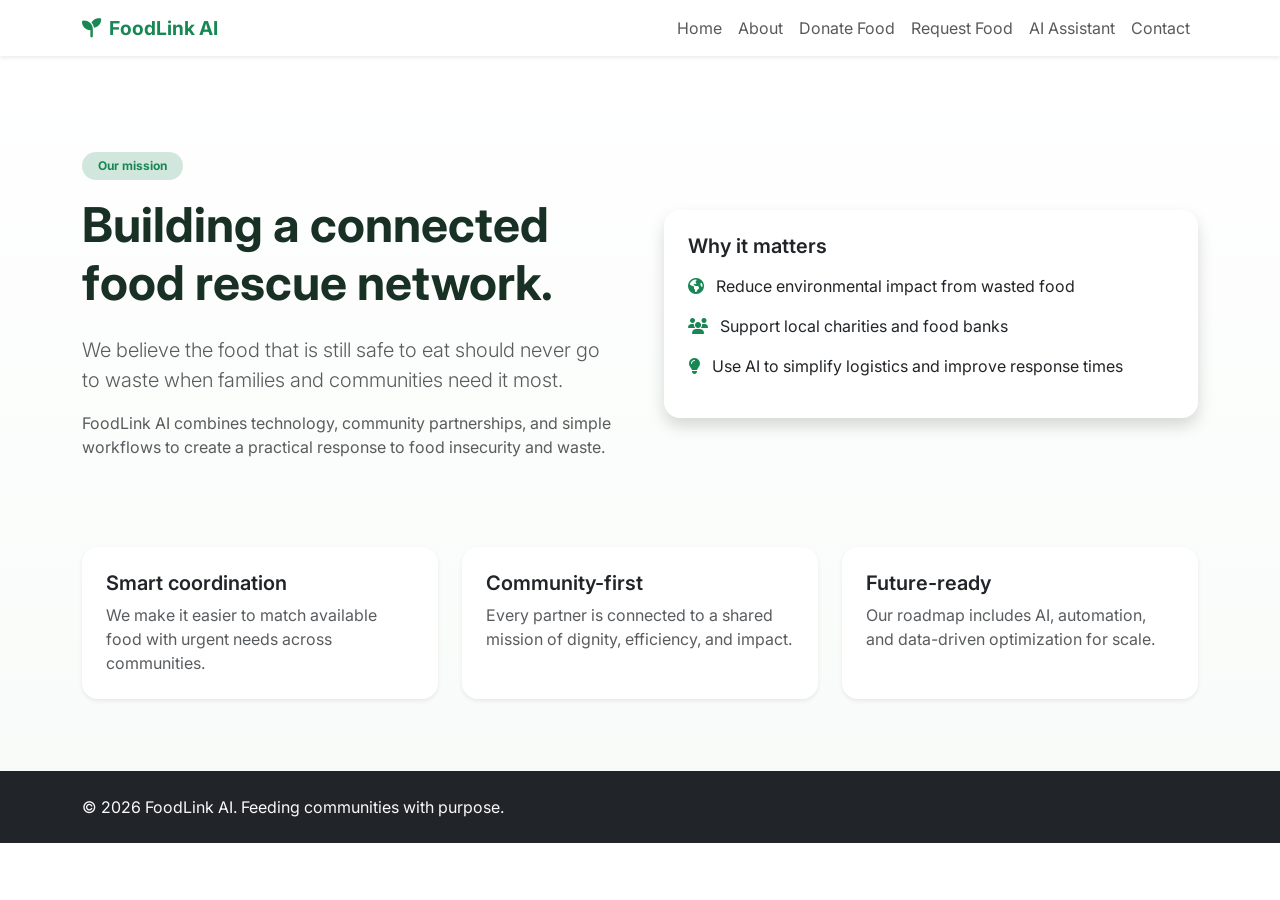
==== about.html @ a80600c2 "Website Created" ====
<!DOCTYPE html>
<html lang="en">
  <head>
    <meta charset="UTF-8" />
    <meta name="viewport" content="width=device-width, initial-scale=1.0" />
    <title>About FoodLink AI</title>
    <link href="https://cdn.jsdelivr.net/npm/bootstrap@5.3.3/dist/css/bootstrap.min.css" rel="stylesheet" />
    <link rel="stylesheet" href="https://cdnjs.cloudflare.com/ajax/libs/font-awesome/6.5.2/css/all.min.css" />
    <link href="https://fonts.googleapis.com/css2?family=Inter:wght@400;500;600;700;800&display=swap" rel="stylesheet" />
    <link rel="stylesheet" href="assets/css/styles.css" />
  </head>
  <body>
    <nav class="navbar navbar-expand-lg navbar-light bg-white shadow-sm sticky-top">
      <div class="container">
        <a class="navbar-brand fw-bold text-success" href="index.html"><i class="fa-solid fa-seedling me-2"></i>FoodLink AI</a>
        <button class="navbar-toggler" type="button" data-bs-toggle="collapse" data-bs-target="#navbarNav">
          <span class="navbar-toggler-icon"></span>
        </button>
        <div class="collapse navbar-collapse" id="navbarNav">
          <ul class="navbar-nav ms-auto">
            <li class="nav-item"><a class="nav-link" href="index.html">Home</a></li>
            <li class="nav-item"><a class="nav-link" href="about.html">About</a></li>
            <li class="nav-item"><a class="nav-link" href="donate.html">Donate Food</a></li>
            <li class="nav-item"><a class="nav-link" href="request.html">Request Food</a></li>
            <li class="nav-item"><a class="nav-link" href="ai-assistant.html">AI Assistant</a></li>
            <li class="nav-item"><a class="nav-link" href="contact.html">Contact</a></li>
          </ul>
        </div>
      </div>
    </nav>

    <main class="container py-5">
      <div class="row align-items-center g-5 py-5">
        <div class="col-lg-6">
          <span class="badge rounded-pill bg-success-subtle text-success px-3 py-2 mb-3">Our mission</span>
          <h1 class="display-5 fw-bold mb-4">Building a connected food rescue network.</h1>
          <p class="lead text-muted">
            We believe the food that is still safe to eat should never go to waste when families and communities need it most.
          </p>
          <p class="text-muted">
            FoodLink AI combines technology, community partnerships, and simple workflows to create a practical response to food insecurity and waste.
          </p>
        </div>
        <div class="col-lg-6">
          <div class="card shadow rounded-4 border-0">
            <div class="card-body p-4">
              <h5 class="fw-semibold mb-3">Why it matters</h5>
              <ul class="list-unstyled">
                <li class="mb-3"><i class="fa-solid fa-earth-americas text-success me-2"></i> Reduce environmental impact from wasted food</li>
                <li class="mb-3"><i class="fa-solid fa-users text-success me-2"></i> Support local charities and food banks</li>
                <li class="mb-3"><i class="fa-solid fa-lightbulb text-success me-2"></i> Use AI to simplify logistics and improve response times</li>
              </ul>
            </div>
          </div>
        </div>
      </div>

      <section class="row g-4 py-4">
        <div class="col-md-4">
          <div class="card h-100 border-0 shadow-sm rounded-4">
            <div class="card-body p-4">
              <h5 class="fw-semibold">Smart coordination</h5>
              <p class="text-muted mb-0">We make it easier to match available food with urgent needs across communities.</p>
            </div>
          </div>
        </div>
        <div class="col-md-4">
          <div class="card h-100 border-0 shadow-sm rounded-4">
            <div class="card-body p-4">
              <h5 class="fw-semibold">Community-first</h5>
              <p class="text-muted mb-0">Every partner is connected to a shared mission of dignity, efficiency, and impact.</p>
            </div>
          </div>
        </div>
        <div class="col-md-4">
          <div class="card h-100 border-0 shadow-sm rounded-4">
            <div class="card-body p-4">
              <h5 class="fw-semibold">Future-ready</h5>
              <p class="text-muted mb-0">Our roadmap includes AI, automation, and data-driven optimization for scale.</p>
            </div>
          </div>
        </div>
      </section>
    </main>

    <footer class="bg-dark text-light py-4">
      <div class="container d-flex flex-column flex-md-row justify-content-between align-items-center gap-2">
        <p class="mb-0">© <span id="year"></span> FoodLink AI. Feeding communities with purpose.</p>
      </div>
    </footer>

    <script src="https://cdn.jsdelivr.net/npm/bootstrap@5.3.3/dist/js/bootstrap.bundle.min.js"></script>
    <script src="assets/js/main.js"></script>
  </body>
</html>
---- assets/css/styles.css ----
:root {
  --primary: #2e8b57;
  --primary-dark: #1f6a42;
  --bg: #f7fbf8;
  --text: #183124;
}

body {
  font-family: 'Inter', sans-serif;
  color: var(--text);
  background: linear-gradient(180deg, #ffffff 0%, var(--bg) 100%);
}

.navbar-brand {
  font-size: 1.2rem;
}

.hero-section {
  background: radial-gradient(circle at top left, rgba(46, 139, 87, 0.12), transparent 35%), var(--bg);
}

.btn-success {
  background-color: var(--primary);
  border-color: var(--primary);
}

.btn-success:hover {
  background-color: var(--primary-dark);
  border-color: var(--primary-dark);
}

.btn-outline-success {
  color: var(--primary);
  border-color: var(--primary);
}

.btn-outline-success:hover {
  background-color: var(--primary);
  color: white;
}

.card {
  transition: transform 0.2s ease, box-shadow 0.2s ease;
}

.card:hover {
  transform: translateY(-4px);
  box-shadow: 0 0.8rem 1.5rem rgba(0, 0, 0, 0.08) !important;
}

.chat-messages {
  min-height: 300px;
  background: #f9fcfa;
  border-radius: 1rem;
  padding: 1rem;
}

.message {
  margin-bottom: 0.75rem;
  padding: 0.75rem 1rem;
  border-radius: 0.9rem;
  max-width: 85%;
}

.message.assistant {
  background: #e9f8ef;
  color: var(--text);
}

.message.user {
  background: var(--primary);
  color: white;
  margin-left: auto;
}
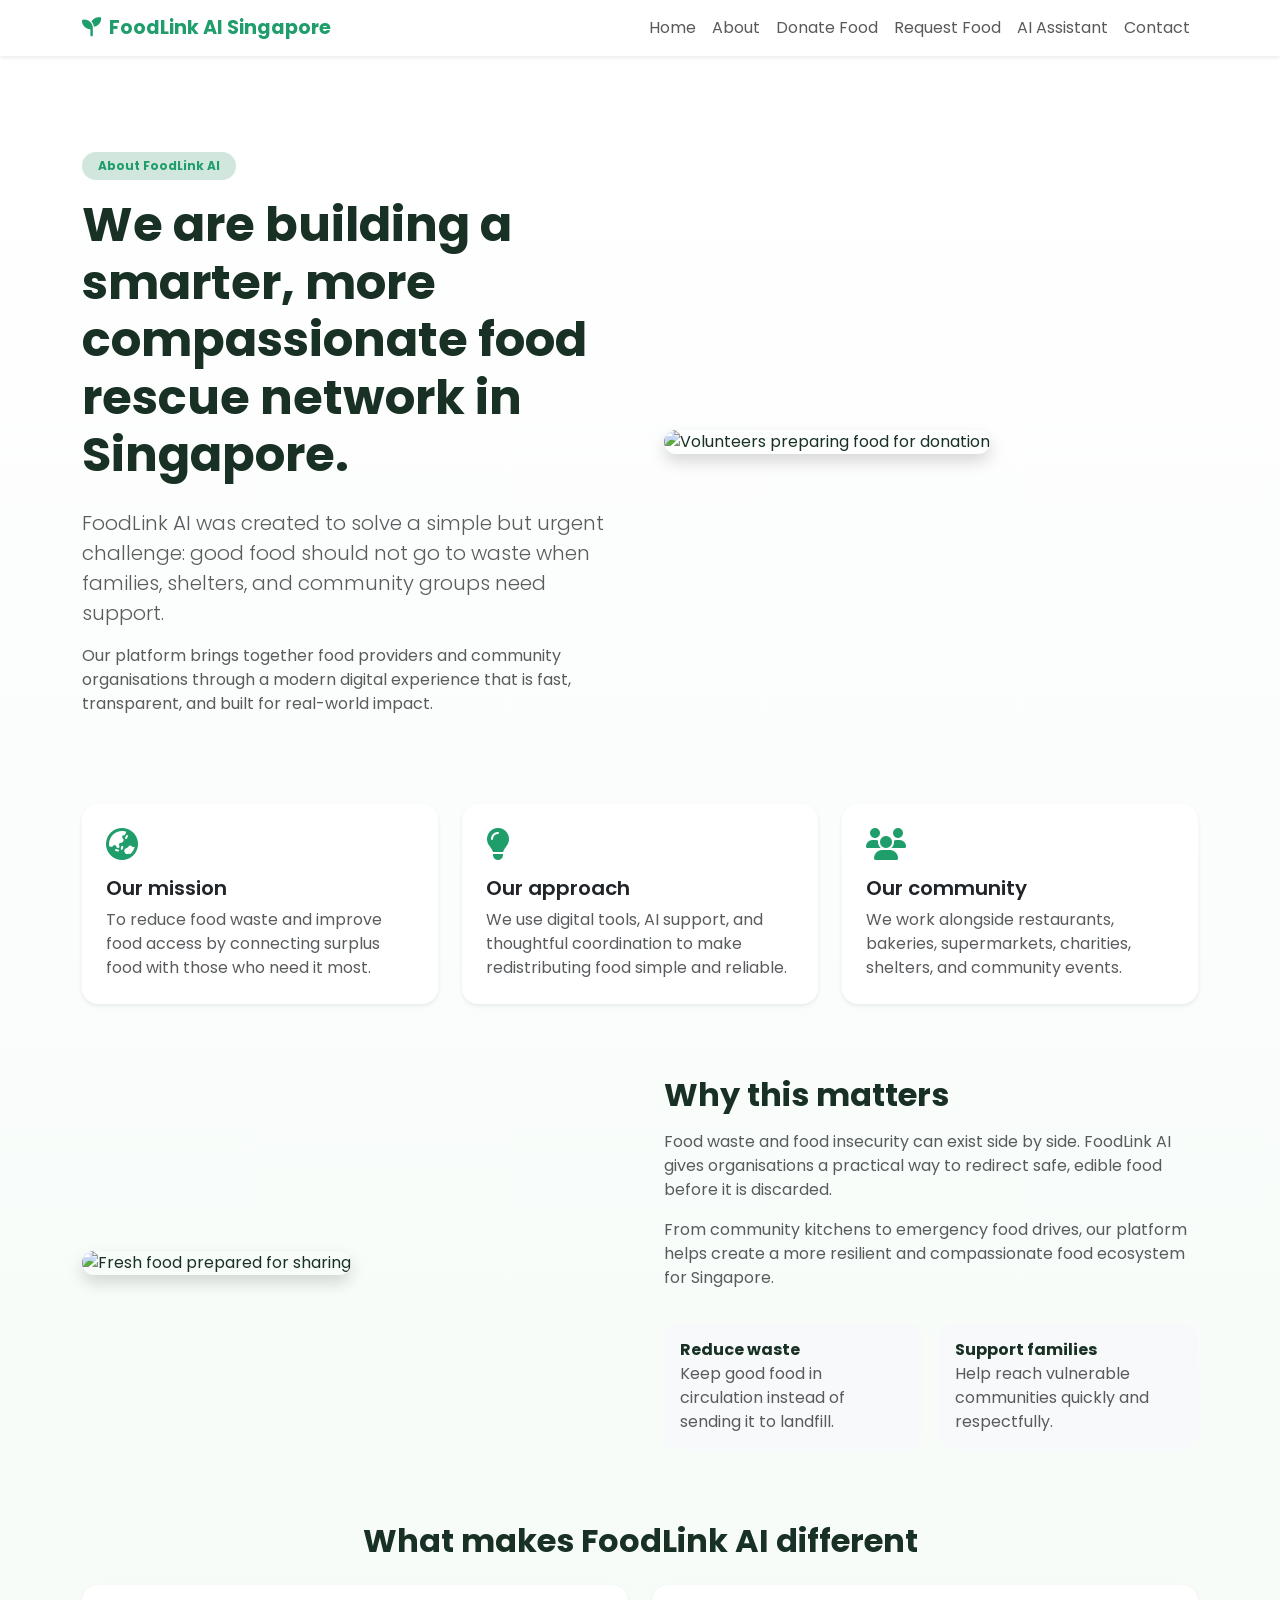
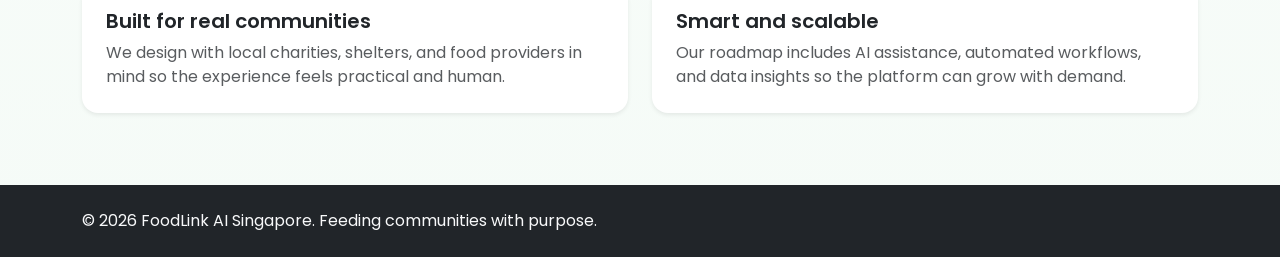
==== commit a52fd476: "Made changes to website" ====
--- a/about.html
+++ b/about.html
@@ -3,16 +3,16 @@
   <head>
     <meta charset="UTF-8" />
     <meta name="viewport" content="width=device-width, initial-scale=1.0" />
-    <title>About FoodLink AI</title>
+    <title>About FoodLink AI Singapore</title>
     <link href="https://cdn.jsdelivr.net/npm/bootstrap@5.3.3/dist/css/bootstrap.min.css" rel="stylesheet" />
     <link rel="stylesheet" href="https://cdnjs.cloudflare.com/ajax/libs/font-awesome/6.5.2/css/all.min.css" />
-    <link href="https://fonts.googleapis.com/css2?family=Inter:wght@400;500;600;700;800&display=swap" rel="stylesheet" />
+    <link href="https://fonts.googleapis.com/css2?family=Poppins:wght@300;400;500;600;700;800&display=swap" rel="stylesheet" />
     <link rel="stylesheet" href="assets/css/styles.css" />
   </head>
   <body>
     <nav class="navbar navbar-expand-lg navbar-light bg-white shadow-sm sticky-top">
       <div class="container">
-        <a class="navbar-brand fw-bold text-success" href="index.html"><i class="fa-solid fa-seedling me-2"></i>FoodLink AI</a>
+        <a class="navbar-brand fw-bold text-success" href="index.html"><i class="fa-solid fa-seedling me-2"></i>FoodLink AI Singapore</a>
         <button class="navbar-toggler" type="button" data-bs-toggle="collapse" data-bs-target="#navbarNav">
           <span class="navbar-toggler-icon"></span>
         </button>
@@ -30,53 +30,100 @@
     </nav>
 
     <main class="container py-5">
-      <div class="row align-items-center g-5 py-5">
+      <section class="row align-items-center g-5 py-5">
         <div class="col-lg-6">
-          <span class="badge rounded-pill bg-success-subtle text-success px-3 py-2 mb-3">Our mission</span>
-          <h1 class="display-5 fw-bold mb-4">Building a connected food rescue network.</h1>
+          <span class="badge rounded-pill bg-success-subtle text-success px-3 py-2 mb-3">About FoodLink AI</span>
+          <h1 class="display-5 fw-bold mb-4">We are building a smarter, more compassionate food rescue network in Singapore.</h1>
           <p class="lead text-muted">
-            We believe the food that is still safe to eat should never go to waste when families and communities need it most.
+            FoodLink AI was created to solve a simple but urgent challenge: good food should not go to waste when families, shelters, and community groups need support.
           </p>
           <p class="text-muted">
-            FoodLink AI combines technology, community partnerships, and simple workflows to create a practical response to food insecurity and waste.
+            Our platform brings together food providers and community organisations through a modern digital experience that is fast, transparent, and built for real-world impact.
           </p>
         </div>
         <div class="col-lg-6">
-          <div class="card shadow rounded-4 border-0">
-            <div class="card-body p-4">
-              <h5 class="fw-semibold mb-3">Why it matters</h5>
-              <ul class="list-unstyled">
-                <li class="mb-3"><i class="fa-solid fa-earth-americas text-success me-2"></i> Reduce environmental impact from wasted food</li>
-                <li class="mb-3"><i class="fa-solid fa-users text-success me-2"></i> Support local charities and food banks</li>
-                <li class="mb-3"><i class="fa-solid fa-lightbulb text-success me-2"></i> Use AI to simplify logistics and improve response times</li>
-              </ul>
-            </div>
-          </div>
+          <img src="https://images.unsplash.com/photo-1529156069898-49953e39b3ac?auto=format&fit=crop&w=1000&q=80" alt="Volunteers preparing food for donation" class="img-fluid rounded-4 shadow" />
         </div>
-      </div>
+      </section>
 
       <section class="row g-4 py-4">
         <div class="col-md-4">
           <div class="card h-100 border-0 shadow-sm rounded-4">
             <div class="card-body p-4">
-              <h5 class="fw-semibold">Smart coordination</h5>
-              <p class="text-muted mb-0">We make it easier to match available food with urgent needs across communities.</p>
+              <i class="fa-solid fa-earth-asia fa-2x text-success mb-3"></i>
+              <h5 class="fw-semibold">Our mission</h5>
+              <p class="text-muted mb-0">To reduce food waste and improve food access by connecting surplus food with those who need it most.</p>
             </div>
           </div>
         </div>
         <div class="col-md-4">
           <div class="card h-100 border-0 shadow-sm rounded-4">
             <div class="card-body p-4">
-              <h5 class="fw-semibold">Community-first</h5>
-              <p class="text-muted mb-0">Every partner is connected to a shared mission of dignity, efficiency, and impact.</p>
+              <i class="fa-solid fa-lightbulb fa-2x text-success mb-3"></i>
+              <h5 class="fw-semibold">Our approach</h5>
+              <p class="text-muted mb-0">We use digital tools, AI support, and thoughtful coordination to make redistributing food simple and reliable.</p>
             </div>
           </div>
         </div>
         <div class="col-md-4">
           <div class="card h-100 border-0 shadow-sm rounded-4">
             <div class="card-body p-4">
-              <h5 class="fw-semibold">Future-ready</h5>
-              <p class="text-muted mb-0">Our roadmap includes AI, automation, and data-driven optimization for scale.</p>
+              <i class="fa-solid fa-users fa-2x text-success mb-3"></i>
+              <h5 class="fw-semibold">Our community</h5>
+              <p class="text-muted mb-0">We work alongside restaurants, bakeries, supermarkets, charities, shelters, and community events.</p>
+            </div>
+          </div>
+        </div>
+      </section>
+
+      <section class="row align-items-center g-5 py-5">
+        <div class="col-lg-6">
+          <img src="https://images.unsplash.com/photo-1512621776951-a57141f2eefd?auto=format&fit=crop&w=1000&q=80" alt="Fresh food prepared for sharing" class="img-fluid rounded-4 shadow" />
+        </div>
+        <div class="col-lg-6">
+          <h2 class="fw-bold mb-3">Why this matters</h2>
+          <p class="text-muted">
+            Food waste and food insecurity can exist side by side. FoodLink AI gives organisations a practical way to redirect safe, edible food before it is discarded.
+          </p>
+          <p class="text-muted">
+            From community kitchens to emergency food drives, our platform helps create a more resilient and compassionate food ecosystem for Singapore.
+          </p>
+          <div class="row g-3 mt-2">
+            <div class="col-sm-6">
+              <div class="p-3 rounded-4 bg-light">
+                <strong>Reduce waste</strong>
+                <p class="text-muted mb-0">Keep good food in circulation instead of sending it to landfill.</p>
+              </div>
+            </div>
+            <div class="col-sm-6">
+              <div class="p-3 rounded-4 bg-light">
+                <strong>Support families</strong>
+                <p class="text-muted mb-0">Help reach vulnerable communities quickly and respectfully.</p>
+              </div>
+            </div>
+          </div>
+        </div>
+      </section>
+
+      <section class="py-4">
+        <div class="text-center mb-4">
+          <h2 class="fw-bold">What makes FoodLink AI different</h2>
+        </div>
+        <div class="row g-4">
+          <div class="col-md-6">
+            <div class="card border-0 shadow-sm rounded-4 h-100">
+              <div class="card-body p-4">
+                <h5 class="fw-semibold">Built for real communities</h5>
+                <p class="text-muted mb-0">We design with local charities, shelters, and food providers in mind so the experience feels practical and human.</p>
+              </div>
+            </div>
+          </div>
+          <div class="col-md-6">
+            <div class="card border-0 shadow-sm rounded-4 h-100">
+              <div class="card-body p-4">
+                <h5 class="fw-semibold">Smart and scalable</h5>
+                <p class="text-muted mb-0">Our roadmap includes AI assistance, automated workflows, and data insights so the platform can grow with demand.</p>
+              </div>
             </div>
           </div>
         </div>
@@ -85,7 +132,7 @@
 
     <footer class="bg-dark text-light py-4">
       <div class="container d-flex flex-column flex-md-row justify-content-between align-items-center gap-2">
-        <p class="mb-0">© <span id="year"></span> FoodLink AI. Feeding communities with purpose.</p>
+        <p class="mb-0">© <span id="year"></span> FoodLink AI Singapore. Feeding communities with purpose.</p>
       </div>
     </footer>
 
--- a/assets/css/styles.css
+++ b/assets/css/styles.css
@@ -1,12 +1,14 @@
 :root {
-  --primary: #2e8b57;
-  --primary-dark: #1f6a42;
-  --bg: #f7fbf8;
+  --primary: #1f9d6b;
+  --primary-dark: #14724f;
+  --accent: #ff7b54;
+  --deep: #123b2b;
+  --bg: #f5fbf7;
   --text: #183124;
 }
 
 body {
-  font-family: 'Inter', sans-serif;
+  font-family: 'Poppins', sans-serif;
   color: var(--text);
   background: linear-gradient(180deg, #ffffff 0%, var(--bg) 100%);
 }
@@ -16,7 +18,12 @@
 }
 
 .hero-section {
-  background: radial-gradient(circle at top left, rgba(46, 139, 87, 0.12), transparent 35%), var(--bg);
+  background: radial-gradient(circle at top left, rgba(31, 157, 107, 0.16), transparent 35%), var(--bg);
+}
+
+.hero-card img {
+  height: 420px;
+  object-fit: cover;
 }
 
 .btn-success {
@@ -72,3 +79,17 @@
   color: white;
   margin-left: auto;
 }
+
+.form-control:focus,
+.form-select:focus {
+  border-color: var(--primary);
+  box-shadow: 0 0 0 0.2rem rgba(31, 157, 107, 0.2);
+}
+
+.bg-success {
+  background-color: var(--primary) !important;
+}
+
+.text-success {
+  color: var(--primary) !important;
+}
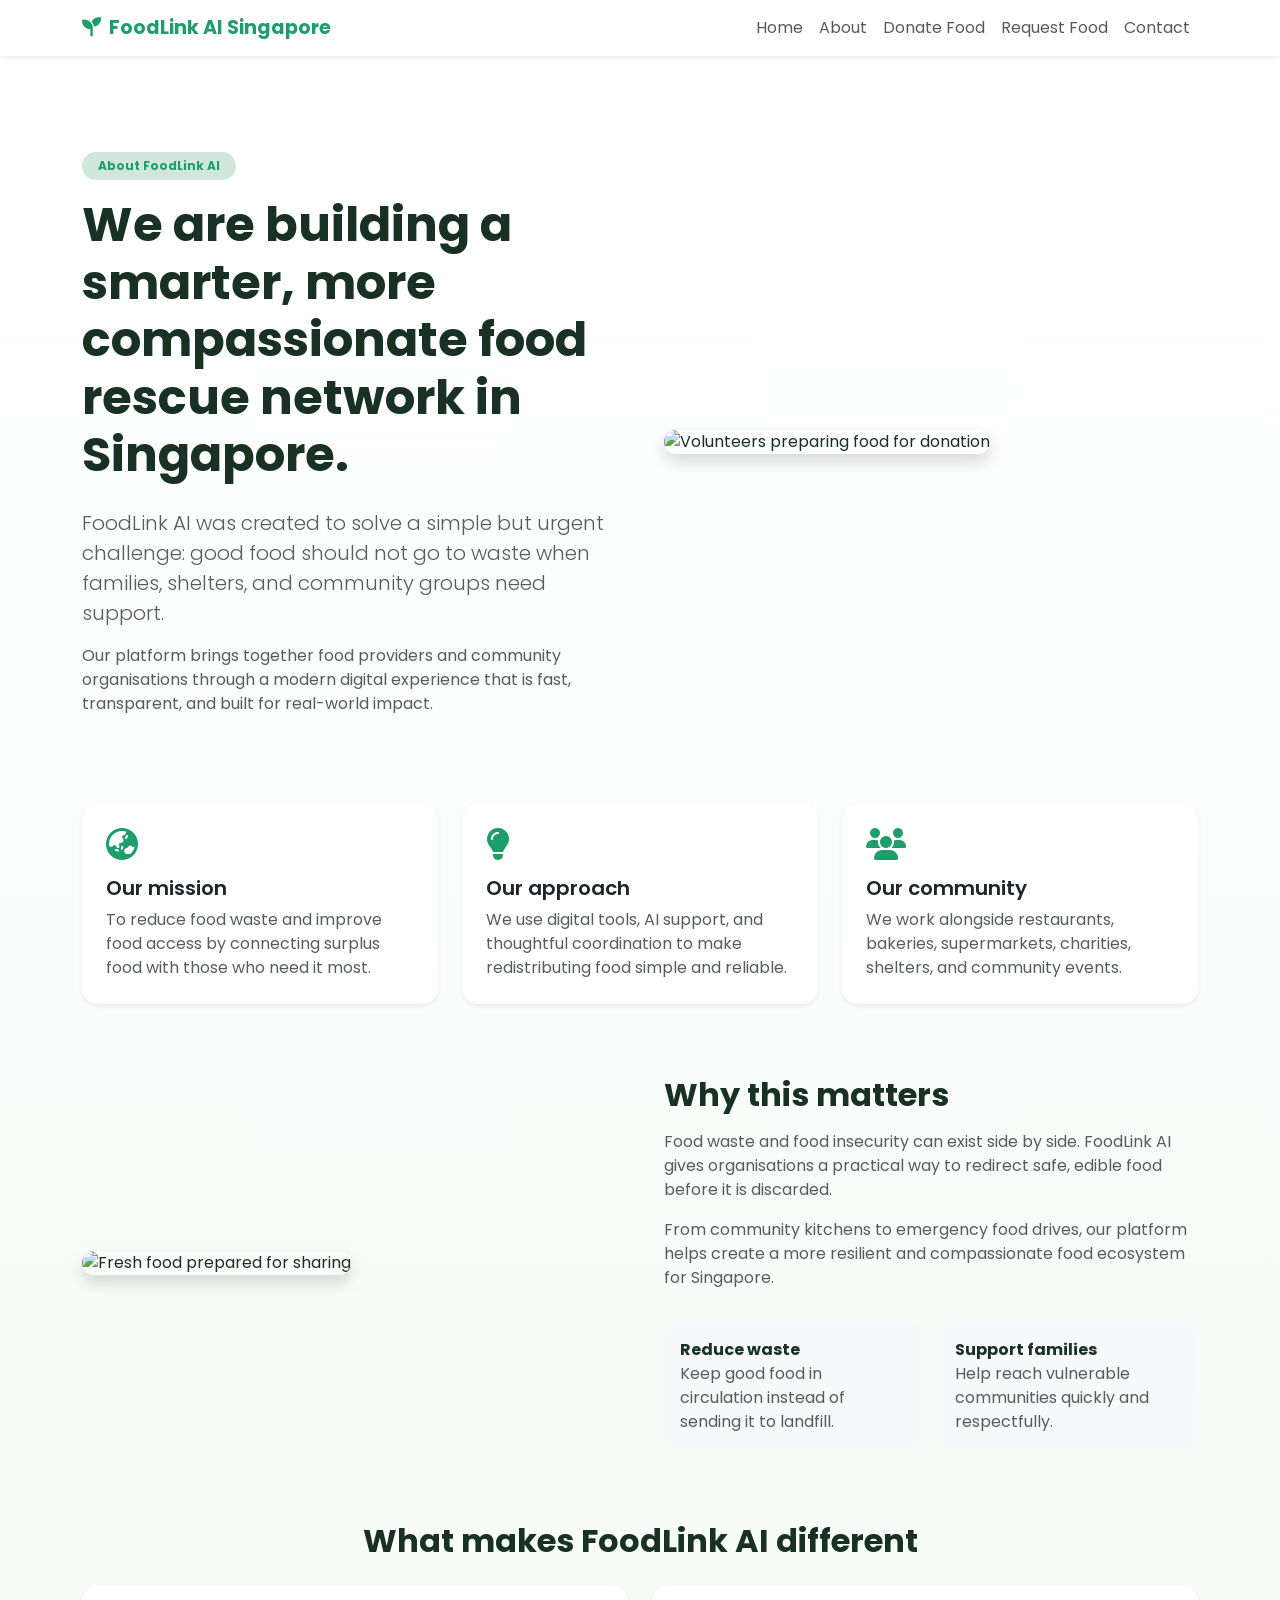
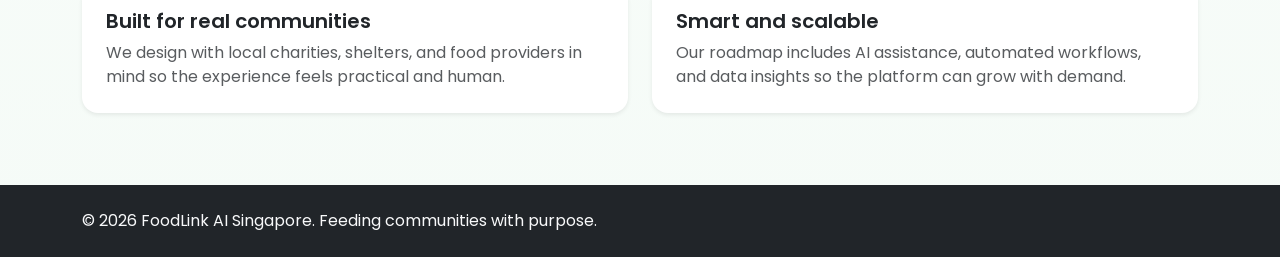
==== commit f0091ceb: "updated website" ====
--- a/about.html
+++ b/about.html
@@ -22,7 +22,6 @@
             <li class="nav-item"><a class="nav-link" href="about.html">About</a></li>
             <li class="nav-item"><a class="nav-link" href="donate.html">Donate Food</a></li>
             <li class="nav-item"><a class="nav-link" href="request.html">Request Food</a></li>
-            <li class="nav-item"><a class="nav-link" href="ai-assistant.html">AI Assistant</a></li>
             <li class="nav-item"><a class="nav-link" href="contact.html">Contact</a></li>
           </ul>
         </div>
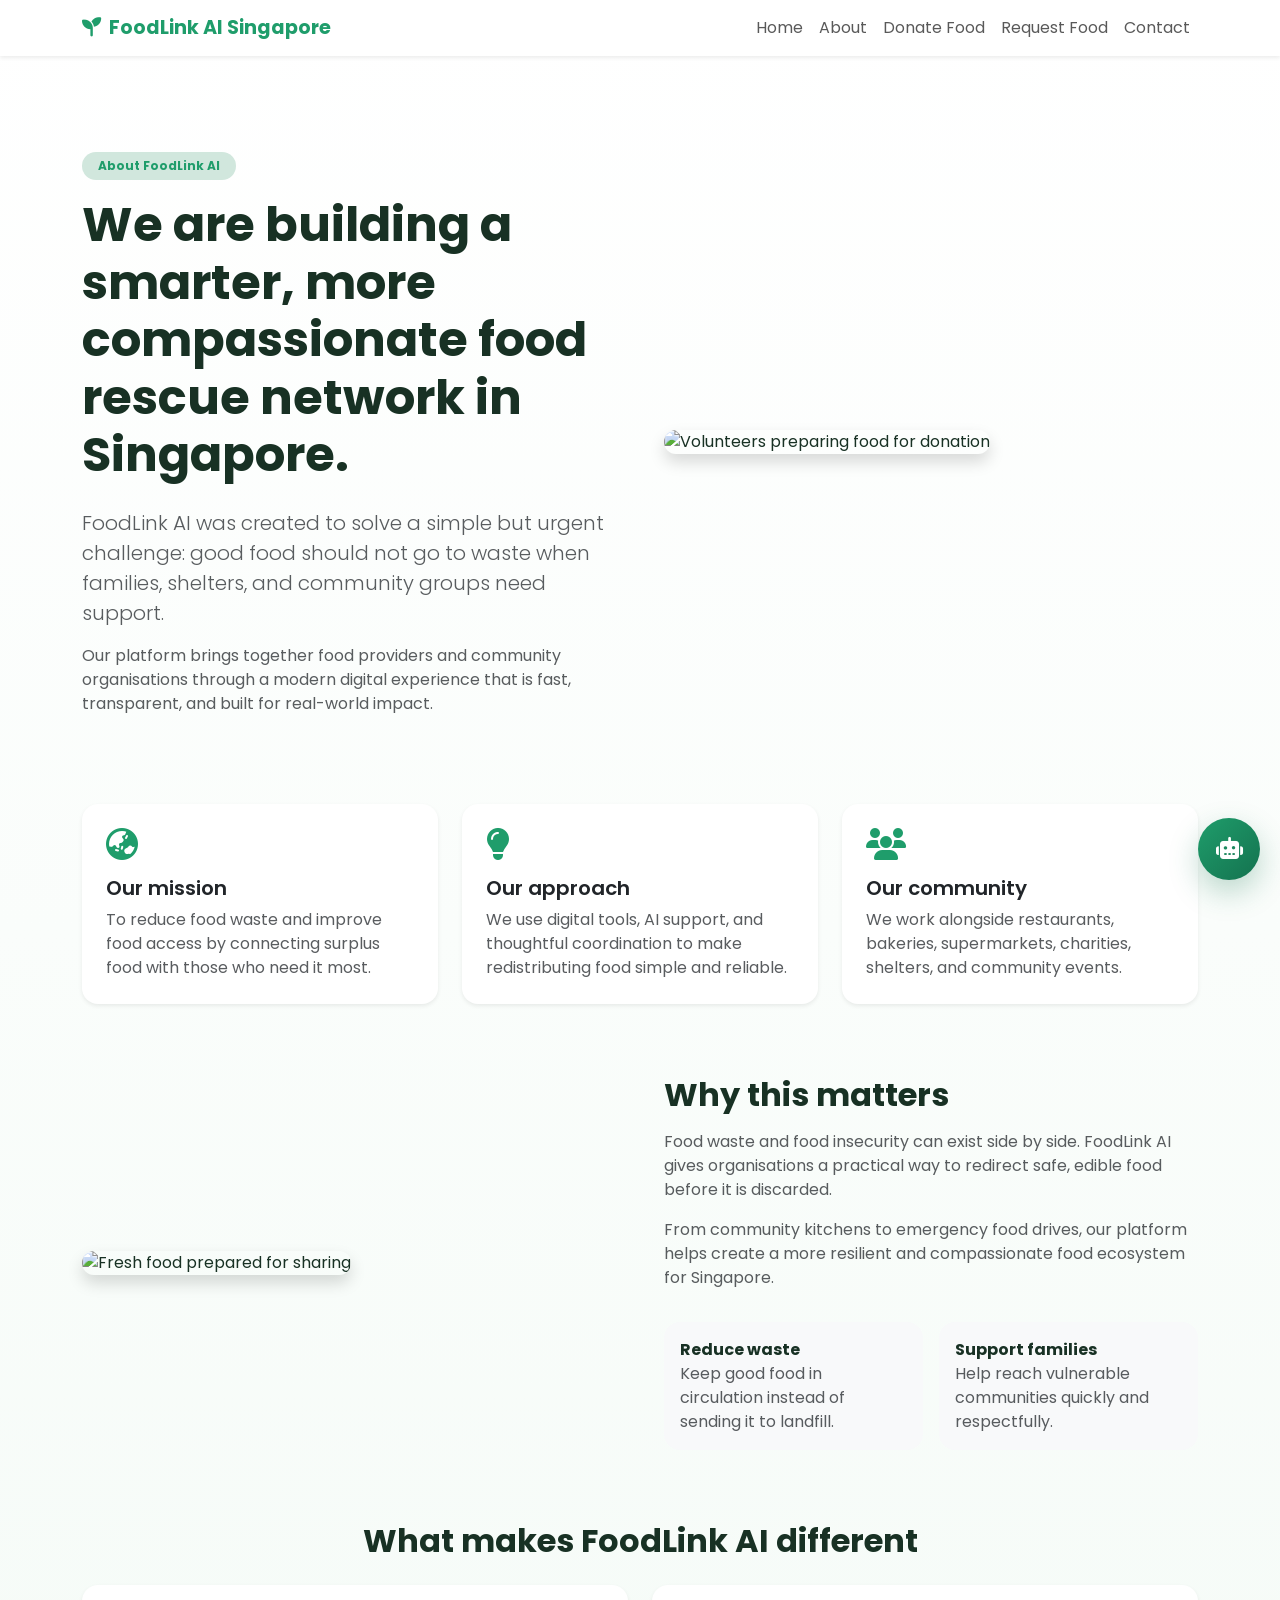
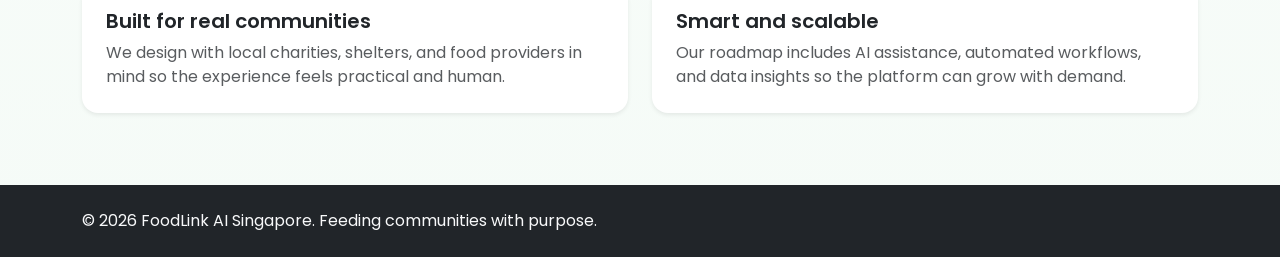
==== commit 5a0f7fc2: "Updated the website" ====
--- a/about.html
+++ b/about.html
@@ -137,5 +137,6 @@
 
     <script src="https://cdn.jsdelivr.net/npm/bootstrap@5.3.3/dist/js/bootstrap.bundle.min.js"></script>
     <script src="assets/js/main.js"></script>
+    <script src="assets/js/assistant.js"></script>
   </body>
 </html>
--- a/assets/css/styles.css
+++ b/assets/css/styles.css
@@ -93,3 +93,129 @@
 .text-success {
   color: var(--primary) !important;
 }
+
+.floating-assistant {
+  position: fixed;
+  right: 1.25rem;
+  bottom: 1.25rem;
+  z-index: 1100;
+}
+
+.floating-assistant__toggle {
+  width: 62px;
+  height: 62px;
+  border: none;
+  border-radius: 50%;
+  background: linear-gradient(135deg, var(--primary) 0%, var(--primary-dark) 100%);
+  color: white;
+  box-shadow: 0 12px 30px rgba(20, 114, 79, 0.28);
+  display: flex;
+  align-items: center;
+  justify-content: center;
+  font-size: 1.35rem;
+  transition: transform 0.2s ease, box-shadow 0.2s ease;
+}
+
+.floating-assistant__toggle:hover {
+  transform: translateY(-2px);
+  box-shadow: 0 16px 34px rgba(20, 114, 79, 0.32);
+}
+
+.floating-assistant__panel {
+  position: absolute;
+  right: 0;
+  bottom: calc(100% + 0.8rem);
+  width: min(360px, calc(100vw - 2rem));
+  max-height: min(72vh, 520px);
+  border-radius: 1.2rem;
+  background: white;
+  box-shadow: 0 16px 40px rgba(18, 59, 43, 0.16);
+  overflow: hidden;
+  display: none;
+  flex-direction: column;
+}
+
+.floating-assistant.is-open .floating-assistant__panel {
+  display: flex;
+}
+
+.floating-assistant__header {
+  background: linear-gradient(135deg, rgba(31, 157, 107, 0.14), rgba(31, 157, 107, 0.06));
+  padding: 0.9rem 1rem;
+  border-bottom: 1px solid #e5f2ea;
+}
+
+.floating-assistant__messages {
+  flex: 1;
+  overflow-y: auto;
+  padding: 1rem;
+  background: #fcfefc;
+}
+
+.floating-assistant__messages .message {
+  margin-bottom: 0.7rem;
+  padding: 0.7rem 0.85rem;
+  border-radius: 0.9rem;
+  max-width: 90%;
+  font-size: 0.95rem;
+}
+
+.floating-assistant__messages .message.assistant {
+  background: #e9f8ef;
+  color: var(--text);
+}
+
+.floating-assistant__messages .message.user {
+  background: var(--primary);
+  color: white;
+  margin-left: auto;
+}
+
+.floating-assistant__input-row {
+  display: flex;
+  gap: 0.5rem;
+  padding: 0.8rem;
+  border-top: 1px solid #e5f2ea;
+  background: white;
+}
+
+.floating-assistant__input {
+  flex: 1;
+  border: 1px solid #dbeee4;
+  border-radius: 999px;
+  padding: 0.65rem 0.9rem;
+  outline: none;
+}
+
+.floating-assistant__input:focus {
+  border-color: var(--primary);
+  box-shadow: 0 0 0 0.2rem rgba(31, 157, 107, 0.2);
+}
+
+.floating-assistant__send {
+  border: none;
+  border-radius: 999px;
+  background: var(--primary);
+  color: white;
+  padding: 0.65rem 0.95rem;
+}
+
+.floating-assistant__send:hover {
+  background: var(--primary-dark);
+}
+
+@media (max-width: 576px) {
+  .floating-assistant {
+    right: 0.8rem;
+    bottom: 0.8rem;
+  }
+
+  .floating-assistant__toggle {
+    width: 56px;
+    height: 56px;
+  }
+
+  .floating-assistant__panel {
+    width: min(92vw, 350px);
+  }
+}
